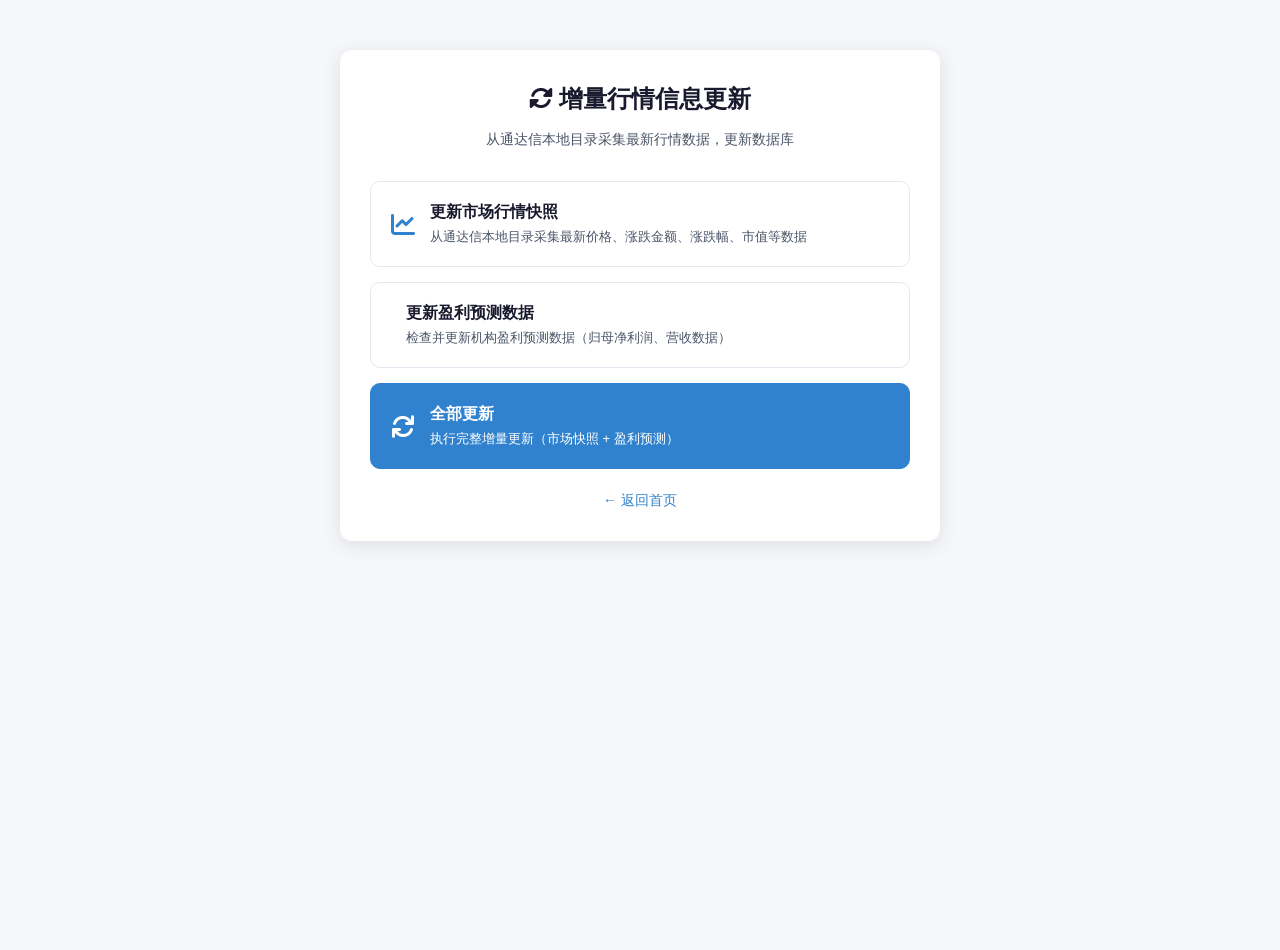
==== web/incremental_update.html @ 87d9a917 "初始化tdx-finance代码工程" ====
<!DOCTYPE html>
<html lang="zh-CN" data-theme="light">
<head>
    <meta charset="UTF-8">
    <meta name="viewport" content="width=device-width, initial-scale=1.0">
    <title>增量行情信息更新</title>
    <link rel="stylesheet" href="css/style.css">
    <link rel="stylesheet" href="https://cdnjs.cloudflare.com/ajax/libs/font-awesome/6.0.0/css/all.min.css">
    <style>
        .update-container {
            max-width: 600px;
            margin: 50px auto;
            padding: 30px;
            background: var(--bg-card);
            border-radius: 12px;
            box-shadow: 0 4px 20px rgba(0, 0, 0, 0.1);
        }
        
        .update-header {
            text-align: center;
            margin-bottom: 30px;
        }
        
        .update-header h1 {
            color: var(--text-primary);
            font-size: 24px;
            margin-bottom: 10px;
        }
        
        .update-header p {
            color: var(--text-secondary);
            font-size: 14px;
        }
        
        .update-btn {
            width: 100%;
            padding: 20px;
            margin-bottom: 15px;
            background: var(--bg-card);
            border: 1px solid var(--border-color);
            border-radius: 10px;
            cursor: pointer;
            transition: all 0.3s ease;
            text-align: left;
            display: flex;
            align-items: center;
        }
        
        .update-btn:hover:not(:disabled) {
            background: var(--bg-hover);
            border-color: var(--accent-primary);
            transform: translateX(5px);
        }
        
        .update-btn:disabled {
            opacity: 0.5;
            cursor: not-allowed;
        }
        
        .update-btn i {
            font-size: 24px;
            color: var(--accent-primary);
            margin-right: 15px;
            flex-shrink: 0;
        }
        
        .update-btn-content {
            flex: 1;
            display: flex;
            flex-direction: column;
        }
        
        .update-btn-title {
            color: var(--text-primary);
            font-weight: 600;
            font-size: 16px;
            margin-bottom: 5px;
        }
        
        .update-btn-desc {
            color: var(--text-secondary);
            font-size: 13px;
        }
        
        .update-btn.primary {
            background: var(--accent-primary);
            border-color: var(--accent-primary);
        }
        
        .update-btn.primary i,
        .update-btn.primary .update-btn-title,
        .update-btn.primary .update-btn-desc {
            color: white;
        }
        
        .status-container {
            margin-top: 20px;
            padding: 20px;
            border-radius: 8px;
            display: none;
        }
        
        .status-container.success {
            background: #d4edda;
            color: #155724;
            display: block;
            border: 1px solid #c3e6cb;
        }
        
        .status-container.error {
            background: #f8d7da;
            color: #721c24;
            display: block;
            border: 1px solid #f5c6cb;
        }
        
        .status-container.processing {
            background: #fff3cd;
            color: #856404;
            display: block;
            border: 1px solid #ffeeba;
        }
        
        .status-header {
            display: flex;
            align-items: center;
            margin-bottom: 15px;
        }
        
        .status-header i {
            margin-right: 10px;
            font-size: 20px;
        }
        
        .status-header h3 {
            margin: 0;
            font-size: 16px;
        }
        
        .status-message {
            margin-bottom: 10px;
            font-size: 14px;
            line-height: 1.5;
        }
        
        .progress-bar {
            width: 100%;
            height: 8px;
            background: #e9ecef;
            border-radius: 4px;
            overflow: hidden;
            margin-bottom: 15px;
        }
        
        .progress-fill {
            height: 100%;
            background: var(--accent-primary);
            width: 0%;
            transition: width 0.3s ease;
            border-radius: 4px;
        }
        
        .progress-text {
            text-align: right;
            font-size: 12px;
            margin-bottom: 10px;
        }
        
        .stats-grid {
            display: grid;
            grid-template-columns: repeat(3, 1fr);
            gap: 10px;
            margin-top: 15px;
        }
        
        .stat-item {
            text-align: center;
            padding: 10px;
            background: rgba(255, 255, 255, 0.5);
            border-radius: 6px;
        }
        
        .stat-value {
            font-size: 20px;
            font-weight: bold;
        }
        
        .stat-label {
            font-size: 12px;
            color: #666;
        }
        
        .stat-success { color: #28a745; }
        .stat-failed { color: #dc3545; }
        .stat-total { color: #6c757d; }
        
        .status-spinner {
            animation: spin 1s linear infinite;
        }
        
        @keyframes spin {
            from { transform: rotate(0deg); }
            to { transform: rotate(360deg); }
        }
        
        .back-link {
            display: block;
            text-align: center;
            margin-top: 20px;
            color: var(--accent-primary);
            text-decoration: none;
            font-size: 14px;
        }
        
        .back-link:hover {
            text-decoration: underline;
        }
    </style>
</head>
<body>
    <div class="update-container">
        <div class="update-header">
            <h1><i class="fas fa-sync-alt"></i> 增量行情信息更新</h1>
            <p>从通达信本地目录采集最新行情数据，更新数据库</p>
        </div>
        
        <button class="update-btn" onclick="updateMarketSnapshot()" id="btnSnapshot">
            <i class="fas fa-chart-line"></i>
            <div class="update-btn-content">
                <span class="update-btn-title">更新市场行情快照</span>
                <span class="update-btn-desc">从通达信本地目录采集最新价格、涨跌金额、涨跌幅、市值等数据</span>
            </div>
        </button>
        
        <button class="update-btn" onclick="updateProfitForecast()" id="btnForecast">
            <i class="fas fa-trending-up"></i>
            <div class="update-btn-content">
                <span class="update-btn-title">更新盈利预测数据</span>
                <span class="update-btn-desc">检查并更新机构盈利预测数据（归母净利润、营收数据）</span>
            </div>
        </button>
        
        <button class="update-btn primary" onclick="updateAllData()" id="btnAll">
            <i class="fas fa-refresh"></i>
            <div class="update-btn-content">
                <span class="update-btn-title">全部更新</span>
                <span class="update-btn-desc">执行完整增量更新（市场快照 + 盈利预测）</span>
            </div>
        </button>
        
        <div id="statusContainer" class="status-container">
            <div class="status-header">
                <i id="statusIcon" class="fas fa-info-circle"></i>
                <h3 id="statusTitle">处理中</h3>
            </div>
            <div class="status-message" id="statusMessage">准备就绪</div>
            <div class="progress-bar">
                <div id="progressFill" class="progress-fill"></div>
            </div>
            <div class="progress-text" id="progressText">0%</div>
            <div class="stats-grid" id="statsGrid">
                <div class="stat-item">
                    <div class="stat-value stat-total" id="statTotal">-</div>
                    <div class="stat-label">总股票数</div>
                </div>
                <div class="stat-item">
                    <div class="stat-value stat-success" id="statSuccess">-</div>
                    <div class="stat-label">更新成功</div>
                </div>
                <div class="stat-item">
                    <div class="stat-value stat-failed" id="statFailed">-</div>
                    <div class="stat-label">更新失败</div>
                </div>
            </div>
        </div>
        
        <a href="/" class="back-link">← 返回首页</a>
    </div>

    <script>
        let eventSource = null;
        
        function disableButtons(disabled) {
            document.getElementById('btnSnapshot').disabled = disabled;
            document.getElementById('btnForecast').disabled = disabled;
            document.getElementById('btnAll').disabled = disabled;
        }
        
        function parseStats(message) {
            // 从消息中解析统计信息
            let total = '-';
            let success = '-';
            let failed = '-';
            
            // 匹配 "共 N 只股票" 格式（初始消息）
            const totalMatch = message.match(/共 (\d+) 只股票/);
            if (totalMatch) {
                total = parseInt(totalMatch[1]);
            }
            
            // 匹配 "已成功更新 N/M 只股票" 格式
            const successMatch = message.match(/已成功更新 (\d+)\/(\d+) 只股票/);
            if (successMatch) {
                success = parseInt(successMatch[1]);
                total = parseInt(successMatch[2]);
            }
            
            // 匹配 "成功 N 只" 格式（完成消息）
            const successOnlyMatch = message.match(/成功 (\d+) 只/);
            if (successOnlyMatch) {
                success = parseInt(successOnlyMatch[1]);
            }
            
            // 匹配 "失败 N 只" 格式
            const failedMatch = message.match(/失败 (\d+) 只/);
            if (failedMatch) {
                failed = parseInt(failedMatch[1]);
            }
            
            return {
                total: total,
                success: success,
                failed: failed
            };
        }
        
        function updateStats(stats) {
            document.getElementById('statTotal').textContent = stats.total;
            document.getElementById('statSuccess').textContent = stats.success;
            document.getElementById('statFailed').textContent = stats.failed;
        }
        
        function showStatus(type, title, message, progress = 0) {
            const container = document.getElementById('statusContainer');
            const icon = document.getElementById('statusIcon');
            const statusTitle = document.getElementById('statusTitle');
            const statusMsg = document.getElementById('statusMessage');
            const progressFill = document.getElementById('progressFill');
            const progressText = document.getElementById('progressText');
            
            container.className = `status-container ${type}`;
            
            if (type === 'processing') {
                icon.className = 'fas fa-spinner status-spinner';
            } else if (type === 'success') {
                icon.className = 'fas fa-check-circle';
            } else {
                icon.className = 'fas fa-exclamation-circle';
            }
            
            statusTitle.textContent = title;
            statusMsg.textContent = message;
            progressFill.style.width = `${progress}%`;
            progressText.textContent = `${progress.toFixed(1)}%`;
            
            // 解析并更新统计信息
            const stats = parseStats(message);
            updateStats(stats);
        }
        
        function startProgressListening() {
            // 关闭之前的连接
            if (eventSource) {
                eventSource.close();
            }
            
            // 建立SSE连接
            console.log('建立SSE连接...');
            eventSource = new EventSource('/api/update/progress');
            
            eventSource.onopen = function() {
                console.log('SSE连接已建立');
            };
            
            eventSource.onmessage = function(event) {
                try {
                    const data = JSON.parse(event.data);
                    console.log('收到进度消息:', data);
                    showStatus('processing', '更新中', data.message, data.progress);
                    
                    if (!data.running) {
                        eventSource.close();
                        eventSource = null;
                    }
                } catch (e) {
                    console.error('解析进度数据失败:', e);
                    console.log('原始消息:', event.data);
                }
            };
            
            eventSource.onerror = function(error) {
                console.error('进度连接出错:', error);
                eventSource.close();
                eventSource = null;
            };
        }
        
        async function updateMarketSnapshot() {
            disableButtons(true);
            showStatus('processing', '更新市场行情快照', '正在采集通达信本地行情数据...', 0);
            startProgressListening();
            
            try {
                const response = await fetch('/api/update/market_snapshot', {
                    method: 'POST'
                });
                const result = await response.json();
                
                if (result.success) {
                    showStatus('success', '更新完成', result.message, 100);
                    updateStats({
                        total: result.data.total,
                        success: result.data.success,
                        failed: result.data.failed
                    });
                } else {
                    showStatus('error', '更新失败', result.message);
                }
            } catch (error) {
                showStatus('error', '更新失败', `网络错误: ${error.message}`);
            } finally {
                disableButtons(false);
                if (eventSource) {
                    eventSource.close();
                    eventSource = null;
                }
            }
        }
        
        async function updateProfitForecast() {
            disableButtons(true);
            showStatus('processing', '更新盈利预测数据', '正在检查并更新机构盈利预测...', 0);
            startProgressListening();
            
            try {
                const response = await fetch('/api/update/profit_forecast', {
                    method: 'POST'
                });
                const result = await response.json();
                
                if (result.success) {
                    showStatus('success', '更新完成', result.message, 100);
                    updateStats({
                        total: result.data.total,
                        success: result.data.success,
                        failed: result.data.failed
                    });
                } else {
                    showStatus('error', '更新失败', result.message);
                }
            } catch (error) {
                showStatus('error', '更新失败', `网络错误: ${error.message}`);
            } finally {
                disableButtons(false);
                if (eventSource) {
                    eventSource.close();
                    eventSource = null;
                }
            }
        }
        
        async function updateAllData() {
            disableButtons(true);
            showStatus('processing', '执行完整增量更新', '正在更新市场行情快照...', 0);
            startProgressListening();
            
            try {
                const response = await fetch('/api/update/all', {
                    method: 'POST'
                });
                const result = await response.json();
                
                if (result.success) {
                    const msg = `市场快照：成功 ${result.data.market_snapshot.success} 只，失败 ${result.data.market_snapshot.failed} 只；盈利预测：成功 ${result.data.profit_forecast.success} 只，失败 ${result.data.profit_forecast.failed} 只`;
                    showStatus('success', '全部更新完成', msg, 100);
                    updateStats({
                        total: result.data.market_snapshot.total,
                        success: result.data.market_snapshot.success + result.data.profit_forecast.success,
                        failed: result.data.market_snapshot.failed + result.data.profit_forecast.failed
                    });
                } else {
                    showStatus('error', '更新失败', result.message);
                }
            } catch (error) {
                showStatus('error', '更新失败', `网络错误: ${error.message}`);
            } finally {
                disableButtons(false);
                if (eventSource) {
                    eventSource.close();
                    eventSource = null;
                }
            }
        }
        
        // 页面加载时检查是否正在更新
        document.addEventListener('DOMContentLoaded', async function() {
            try {
                const response = await fetch('/api/update/status');
                const result = await response.json();
                
                if (result.data && result.data.running) {
                    disableButtons(true);
                    showStatus('processing', '更新中', result.data.message, result.data.progress);
                    startProgressListening();
                }
            } catch (e) {
                console.log('无法获取更新状态');
            }
        });
    </script>
</body>
</html>
---- web/css/style.css ----
/* ============================================
   股票财务分析系统 - 样式表
   支持浅色/深色主题切换
   ============================================ */

/* CSS变量定义 */
:root {
    /* 浅色主题（默认） */
    --bg-primary: #ffffff;
    --bg-secondary: #f5f7fa;
    --bg-tertiary: #eef2f7;
    --bg-card: #ffffff;
    --bg-hover: #f0f4f8;
    
    --text-primary: #1a1a2e;
    --text-secondary: #4a5568;
    --text-tertiary: #718096;
    --text-muted: #a0aec0;
    
    --border-color: #e2e8f0;
    --border-light: #edf2f7;
    
    --accent-primary: #3182ce;
    --accent-secondary: #63b3ed;
    --accent-hover: #2c5282;
    
    --success-color: #ef4444;    /* 红色 - 上涨/增长 */
    --danger-color: #22c55e;    /* 绿色 - 下跌/负增长 */
    --warning-color: #ed8936;
    
    --shadow-sm: 0 1px 3px rgba(0, 0, 0, 0.1);
    --shadow-md: 0 4px 6px rgba(0, 0, 0, 0.1);
    --shadow-lg: 0 10px 15px rgba(0, 0, 0, 0.1);
    
    --radius-sm: 6px;
    --radius-md: 10px;
    --radius-lg: 16px;
    
    --transition: all 0.3s ease;
}

/* 深色主题 */
[data-theme="dark"] {
    --bg-primary: #0f172a;
    --bg-secondary: #1e293b;
    --bg-tertiary: #334155;
    --bg-card: #1e293b;
    --bg-hover: #2d3748;
    
    --text-primary: #f1f5f9;
    --text-secondary: #cbd5e1;
    --text-tertiary: #94a3b8;
    --text-muted: #64748b;
    
    --border-color: #334155;
    --border-light: #475569;
    
    --accent-primary: #60a5fa;
    --accent-secondary: #3b82f6;
    --accent-hover: #93c5fd;
    
    --success-color: #f87171;    /* 红色 - 上涨/增长 */
    --danger-color: #4ade80;    /* 绿色 - 下跌/负增长 */
    --warning-color: #fb923c;
    
    --shadow-sm: 0 1px 3px rgba(0, 0, 0, 0.3);
    --shadow-md: 0 4px 6px rgba(0, 0, 0, 0.4);
    --shadow-lg: 0 10px 15px rgba(0, 0, 0, 0.5);
}

/* 金色主题 - 高端大气 */
[data-theme="gold"] {
    --bg-primary: #1a1510;
    --bg-secondary: #2d2418;
    --bg-tertiary: #3d3020;
    --bg-card: #231d14;
    --bg-hover: #3d3020;
    
    --text-primary: #f5e6d3;
    --text-secondary: #d4c4a8;
    --text-tertiary: #a69076;
    --text-muted: #7a6650;
    
    --border-color: #5c4a33;
    --border-light: #4a3828;
    
    --accent-primary: #d4af37;
    --accent-secondary: #f0d76e;
    --accent-hover: #ffd700;
    
    --success-color: #ff6b6b;    /* 红色 - 上涨/增长 */
    --danger-color: #4ade80;    /* 绿色 - 下跌/负增长 */
    --warning-color: #d4af37;
    
    --shadow-sm: 0 1px 3px rgba(0, 0, 0, 0.3);
    --shadow-md: 0 4px 6px rgba(0, 0, 0, 0.4);
    --shadow-lg: 0 10px 15px rgba(0, 0, 0, 0.5);
}

/* 基础样式重置 */
* {
    margin: 0;
    padding: 0;
    box-sizing: border-box;
}

body {
    font-family: -apple-system, BlinkMacSystemFont, 'Segoe UI', 'PingFang SC', 'Hiragino Sans GB', 'Microsoft YaHei', sans-serif;
    background-color: var(--bg-secondary);
    color: var(--text-primary);
    line-height: 1.6;
    transition: var(--transition);
    min-height: 100vh;
}

/* ============================================
   顶部导航栏
   ============================================ */
.header {
    position: fixed;
    top: 0;
    left: 0;
    right: 0;
    height: 64px;
    background-color: var(--bg-card);
    border-bottom: 1px solid var(--border-color);
    display: flex;
    align-items: center;
    justify-content: space-between;
    padding: 0 24px;
    z-index: 1000;
    box-shadow: var(--shadow-sm);
    transition: var(--transition);
}

.header-left .logo {
    display: flex;
    align-items: center;
    gap: 10px;
    text-decoration: none;
    color: var(--accent-primary);
    font-size: 1.25rem;
    font-weight: 600;
}

.header-left .logo i {
    font-size: 1.5rem;
}

.header-center {
    flex: 1;
    max-width: 400px;
    margin: 0 24px;
}

.search-box {
    display: flex;
    align-items: center;
    background-color: var(--bg-tertiary);
    border-radius: var(--radius-md);
    padding: 4px;
    border: 1px solid var(--border-color);
    transition: var(--transition);
}

.search-box:focus-within {
    border-color: var(--accent-primary);
    box-shadow: 0 0 0 3px rgba(49, 130, 206, 0.1);
}

.search-box input {
    flex: 1;
    border: none;
    background: transparent;
    padding: 10px 16px;
    font-size: 0.95rem;
    color: var(--text-primary);
    outline: none;
}

.search-box input::placeholder {
    color: var(--text-muted);
}

/* 隐藏浏览器默认的清除按钮和搜索图标 */
.search-box input::-webkit-search-cancel-button,
.search-box input::-webkit-search-decoration,
.search-box input::-webkit-search-results-button,
.search-box input::-webkit-search-results-decoration {
    -webkit-appearance: none;
    display: none;
}

.search-box input::-moz-search-cancel-button,
.search-box input::-moz-search-decoration,
.search-box input::-moz-search-results-button {
    display: none;
}

.search-box input::-ms-clear,
.search-box input::-ms-reveal {
    display: none;
}

/* 确保输入框没有任何背景装饰 */
.search-box input {
    background-image: none !important;
    background-color: transparent !important;
    -webkit-appearance: none;
    -moz-appearance: none;
    appearance: none;
}

/* 移除所有可能的输入框装饰 */
.search-box input::-webkit-outer-spin-button,
.search-box input::-webkit-inner-spin-button {
    -webkit-appearance: none;
    margin: 0;
}

.search-box input[type=number] {
    -moz-appearance: textfield;
}

.search-box button {
    background-color: var(--accent-primary);
    color: white;
    border: none;
    padding: 10px 20px;
    border-radius: var(--radius-sm);
    cursor: pointer;
    transition: var(--transition);
}

.search-box button:hover {
    background-color: var(--accent-hover);
}

.header-right {
    display: flex;
    align-items: center;
    gap: 16px;
}

.theme-toggle {
    width: 40px;
    height: 40px;
    border-radius: 50%;
    border: 1px solid var(--border-color);
    background-color: var(--bg-tertiary);
    color: var(--text-secondary);
    cursor: pointer;
    display: flex;
    align-items: center;
    justify-content: center;
    transition: var(--transition);
}

.theme-toggle:hover {
    background-color: var(--bg-hover);
    color: var(--accent-primary);
    transform: rotate(15deg);
}

/* ============================================
   主内容区
   ============================================ */
.main-content {
    padding: 88px 24px 24px;
    max-width: 1400px;
    margin: 0 auto;
}

/* 股票信息卡片 */
.stock-info-card {
    background-color: var(--bg-card);
    border-radius: var(--radius-lg);
    padding: 10px 16px;
    margin-bottom: 12px;
    box-shadow: var(--shadow-md);
    border: 1px solid var(--border-color);
    transition: var(--transition);
}

.stock-header-main {
    display: flex;
    align-items: center;
    justify-content: center;
    gap: 24px;
}

.stock-title-section {
    display: flex;
    align-items: center;
    gap: 8px;
    flex: 1;
}

.stock-name {
    font-size: 1.1rem;
    font-weight: 600;
    color: var(--text-primary);
}

.stock-code {
    font-size: 0.85rem;
    color: var(--text-tertiary);
    font-family: 'SF Mono', monospace;
}

/* 行情数据 */
.stock-market-data {
    display: flex;
    align-items: center;
    gap: 12px;
}

.price-section {
    display: flex;
    align-items: baseline;
    gap: 6px;
}

.current-price {
    font-size: 2rem;
    font-weight: 700;
    color: var(--text-primary);
}

.price-change {
    font-size: 1.2rem;
    font-weight: 600;
}

.price-change-percent {
    font-size: 1.2rem;
    font-weight: 600;
}

.price-change.positive,
.price-change-percent.positive {
    color: var(--success-color);
}

.price-change.negative,
.price-change-percent.negative {
    color: var(--danger-color);
}

.market-stats {
    display: flex;
    align-items: center;
    gap: 4px;
    padding-left: 12px;
    border-left: 1px solid var(--border-light);
}

.stat-label {
    font-size: 0.75rem;
    color: var(--text-tertiary);
}

.stat-value {
    font-size: 0.9rem;
    font-weight: 600;
    color: var(--text-primary);
}

/* 公司概况 */
.company-profile {
    display: flex;
    flex-wrap: wrap;
    gap: 16px;
}

.profile-row {
    display: flex;
    align-items: center;
}

.profile-label {
    font-size: 0.8rem;
    color: var(--text-tertiary);
    flex-shrink: 0;
}

.profile-value {
    font-size: 0.8rem;
    color: var(--text-primary);
    flex: 1;
    max-width: 400px;
}

/* 关键指标概览 */
.metrics-overview {
    margin-bottom: 20px;
}

.metrics-grid {
    display: grid;
    grid-template-columns: repeat(auto-fit, minmax(200px, 1fr));
    gap: 12px;
}

.metric-card {
    background-color: var(--bg-card);
    border-radius: var(--radius-md);
    padding: 16px;
    box-shadow: var(--shadow-sm);
    border: 1px solid var(--border-color);
    transition: var(--transition);
}

.metric-card:hover {
    transform: translateY(-1px);
    box-shadow: var(--shadow-md);
}

.metric-label {
    font-size: 0.75rem;
    color: var(--text-tertiary);
    margin-bottom: 6px;
}

.metric-value {
    font-size: 1.375rem;
    font-weight: 600;
    color: var(--text-primary);
    margin-bottom: 6px;
}

.metric-change {
    font-size: 0.75rem;
    font-weight: 500;
}

.metric-change.positive {
    color: var(--success-color);
}

.metric-change.negative {
    color: var(--danger-color);
}

.metric-unit {
    font-size: 0.75rem;
    color: var(--text-muted);
}

/* ============================================
   图表区域
   ============================================ */
.charts-section {
    margin-bottom: 24px;
}

.chart-container {
    background-color: var(--bg-card);
    border-radius: var(--radius-lg);
    padding: 24px;
    box-shadow: var(--shadow-md);
    border: 1px solid var(--border-color);
}

.chart-header {
    display: flex;
    align-items: center;
    justify-content: space-between;
    margin-bottom: 20px;
    flex-wrap: wrap;
    gap: 16px;
}

.chart-header h3 {
    font-size: 1.125rem;
    font-weight: 600;
    color: var(--text-primary);
}

.chart-controls {
    display: flex;
    gap: 8px;
    flex-wrap: wrap;
}

.chart-btn {
    padding: 8px 16px;
    border: 1px solid var(--border-color);
    background-color: var(--bg-tertiary);
    color: var(--text-secondary);
    border-radius: var(--radius-sm);
    cursor: pointer;
    font-size: 0.875rem;
    transition: var(--transition);
}

.chart-btn:hover {
    background-color: var(--bg-hover);
    color: var(--text-primary);
}

.chart-btn.active {
    background-color: var(--accent-primary);
    color: white;
    border-color: var(--accent-primary);
}

.chart-wrapper {
    position: relative;
    height: 400px;
}

/* ============================================
   盈利预测区域
   ============================================ */
.forecast-section {
    background-color: var(--bg-card);
    border-radius: var(--radius-lg);
    padding: 20px;
    margin-bottom: 20px;
    box-shadow: var(--shadow-md);
    border: 1px solid var(--border-color);
}

.section-header {
    margin-bottom: 16px;
}

.section-header h3 {
    font-size: 1.125rem;
    font-weight: 600;
    color: var(--text-primary);
}

/* ============================================
   数据表格
   ============================================ */
.data-table-section {
    background-color: var(--bg-card);
    border-radius: var(--radius-lg);
    padding: 20px;
    margin-bottom: 20px;
    box-shadow: var(--shadow-md);
    border: 1px solid var(--border-color);
}

.table-header {
    display: flex;
    align-items: center;
    justify-content: space-between;
    margin-bottom: 20px;
    flex-wrap: wrap;
    gap: 16px;
}

.table-header h3 {
    font-size: 1.125rem;
    font-weight: 600;
    color: var(--text-primary);
}

.table-controls {
    display: flex;
    gap: 12px;
}

.export-btn {
    display: flex;
    align-items: center;
    gap: 8px;
    padding: 10px 20px;
    background-color: var(--accent-primary);
    color: white;
    border: none;
    border-radius: var(--radius-sm);
    cursor: pointer;
    font-size: 0.875rem;
    transition: var(--transition);
}

.export-btn:hover {
    background-color: var(--accent-hover);
}

.table-wrapper {
    overflow-x: auto;
    border-radius: var(--radius-md);
    border: 1px solid var(--border-color);
    max-height: 400px;
    overflow-y: auto;
}

.data-table {
    width: 100%;
    border-collapse: collapse;
    font-size: 0.85rem;
}

.data-table th,
.data-table td {
    padding: 8px 12px;
    text-align: right;
    border-bottom: 1px solid var(--border-light);
}

.data-table th {
    background-color: var(--bg-tertiary);
    color: var(--text-secondary);
    font-weight: 600;
    text-align: center;
    white-space: nowrap;
    position: sticky;
    top: 0;
    z-index: 1;
    box-shadow: 0 2px 2px -1px rgba(0, 0, 0, 0.1);
}

.data-table th:first-child,
.data-table td:first-child {
    text-align: left;
    font-weight: 500;
}

.data-table tbody tr {
    transition: var(--transition);
}

.data-table tbody tr:hover {
    background-color: var(--bg-hover);
}

.data-table tbody tr:last-child td {
    border-bottom: none;
}

.data-table .positive {
    color: var(--success-color);
}

.data-table .negative {
    color: var(--danger-color);
}

/* ============================================
   页脚
   ============================================ */
.footer {
    text-align: center;
    padding: 24px;
    color: var(--text-muted);
    font-size: 0.875rem;
    border-top: 1px solid var(--border-color);
    margin-top: 40px;
}

/* ============================================
   加载遮罩
   ============================================ */
.loading-overlay {
    position: fixed;
    top: 0;
    left: 0;
    right: 0;
    bottom: 0;
    background-color: rgba(0, 0, 0, 0.5);
    display: flex;
    align-items: center;
    justify-content: center;
    z-index: 9999;
    opacity: 0;
    visibility: hidden;
    transition: var(--transition);
}

.loading-overlay.active {
    opacity: 1;
    visibility: visible;
}

.loading-spinner {
    background-color: var(--bg-card);
    padding: 32px 48px;
    border-radius: var(--radius-lg);
    display: flex;
    flex-direction: column;
    align-items: center;
    gap: 16px;
    box-shadow: var(--shadow-lg);
}

.loading-spinner i {
    font-size: 2rem;
    color: var(--accent-primary);
}

.loading-spinner span {
    color: var(--text-secondary);
    font-size: 0.95rem;
}

/* ============================================
   响应式设计
   ============================================ */
@media (max-width: 1024px) {
    .metrics-grid {
        grid-template-columns: repeat(2, 1fr);
    }
    
    .chart-header {
        flex-direction: column;
        align-items: flex-start;
    }
    
    .chart-controls {
        width: 100%;
        overflow-x: auto;
        padding-bottom: 8px;
    }
}

@media (max-width: 768px) {
    .header {
        padding: 0 16px;
    }
    
    .header-center {
        margin: 0 12px;
    }
    
    .main-content {
        padding: 80px 16px 16px;
    }
    
    .metrics-grid {
        grid-template-columns: 1fr;
    }
    
    .stock-header {
        flex-direction: column;
        align-items: flex-start;
    }
    
    .chart-wrapper {
        height: 300px;
    }
    
    .data-table th,
    .data-table td {
        padding: 10px 12px;
        font-size: 0.85rem;
    }
}

@media (max-width: 480px) {
    .search-box {
        display: none;
    }
    
    .metric-value {
        font-size: 1.5rem;
    }
    
    .chart-btn {
        padding: 6px 12px;
        font-size: 0.8rem;
    }
}

/* ============================================
   动画效果
   ============================================ */
@keyframes fadeIn {
    from {
        opacity: 0;
        transform: translateY(10px);
    }
    to {
        opacity: 1;
        transform: translateY(0);
    }
}

.metric-card,
.chart-container,
.data-table-section {
    animation: fadeIn 0.4s ease-out;
}

/* 滚动条样式 */
::-webkit-scrollbar {
    width: 8px;
    height: 8px;
}

::-webkit-scrollbar-track {
    background: var(--bg-tertiary);
    border-radius: 4px;
}

::-webkit-scrollbar-thumb {
    background: var(--text-muted);
    border-radius: 4px;
}

::-webkit-scrollbar-thumb:hover {
    background: var(--text-tertiary);
}

/* ============================================
   自选股管理页面样式
   ============================================ */

.section-header {
    display: flex;
    align-items: center;
    justify-content: space-between;
    margin-bottom: 16px;
}

.section-header h2 {
    font-size: 1.1rem;
    font-weight: 600;
    color: var(--text-primary);
    display: flex;
    align-items: center;
    gap: 8px;
}

.section-header h2 i {
    color: var(--warning-color);
}

/* 池类型切换标签 */
.pool-tabs {
    display: flex;
    gap: 8px;
    margin-bottom: 16px;
    border-bottom: 1px solid var(--border-light);
    padding-bottom: 12px;
}

.pool-tab {
    padding: 8px 16px;
    border: 1px solid var(--border-color);
    border-radius: 20px;
    background: var(--bg-tertiary);
    color: var(--text-secondary);
    cursor: pointer;
    transition: var(--transition);
    font-size: 0.85rem;
    display: flex;
    align-items: center;
    gap: 6px;
}

.pool-tab:hover {
    border-color: var(--primary-color);
    color: var(--primary-color);
}

.pool-tab.active {
    background: var(--primary-color);
    border-color: var(--primary-color);
    color: white;
}

.pool-tab .fa-fire {
    color: #ff6b6b;
}

.pool-tab .fa-eye {
    color: #4dabf7;
}

.pool-tab.active .fa-fire,
.pool-tab.active .fa-eye {
    color: white;
}

/* 自选股列表 */
.stock-list-container {
    min-height: 200px;
}

.stock-list {
    display: flex;
    flex-direction: column;
    gap: 8px;
}

.stock-item {
    display: flex;
    align-items: center;
    justify-content: space-between;
    padding: 12px 16px;
    background: var(--bg-tertiary);
    border-radius: var(--radius-md);
    transition: var(--transition);
}

.stock-item:hover {
    background: var(--hover-bg);
}

.stock-info {
    cursor: pointer;
    flex: 1;
}

.stock-name-row {
    display: flex;
    align-items: center;
    gap: 8px;
    margin-bottom: 4px;
}

.stock-item .stock-name {
    font-size: 1rem;
    font-weight: 600;
    color: var(--text-primary);
}

.pool-badge {
    padding: 2px 8px;
    border-radius: 10px;
    font-size: 0.7rem;
    font-weight: 500;
}

.pool-badge.core {
    background: rgba(255, 107, 107, 0.15);
    color: #ff6b6b;
}

.pool-badge.watch {
    background: rgba(77, 171, 247, 0.15);
    color: #4dabf7;
}

.stock-item .stock-code {
    font-size: 0.85rem;
    color: var(--text-tertiary);
    font-family: 'SF Mono', monospace;
}

.stock-actions {
    display: flex;
    gap: 8px;
}

.action-btn {
    width: 32px;
    height: 32px;
    border: none;
    border-radius: 50%;
    background: var(--bg-card);
    color: var(--text-secondary);
    cursor: pointer;
    transition: var(--transition);
    display: flex;
    align-items: center;
    justify-content: center;
}

.action-btn:hover {
    background: var(--primary-color);
    color: white;
}

.action-btn.in-stock {
    background: var(--accent-primary);
    color: white;
}

.action-btn.in-stock:hover {
    background: var(--danger-color);
}

.action-btn.danger:hover {
    background: var(--danger-color);
}

.action-btn i {
    font-size: 0.85rem;
}

/* 加载、空白、错误状态 */
.loading,
.empty-state,
.error-state {
    text-align: center;
    padding: 40px 20px;
    color: var(--text-tertiary);
}

.empty-state::before {
    content: '\f005';
    font-family: 'Font Awesome 6 Free';
    font-size: 3rem;
    display: block;
    margin-bottom: 16px;
    opacity: 0.3;
}

.error-state {
    color: var(--danger-color);
}

/* 弹窗样式 */
.modal {
    display: none;
    position: fixed;
    top: 0;
    left: 0;
    width: 100%;
    height: 100%;
    background: rgba(0, 0, 0, 0.5);
    z-index: 1000;
    justify-content: center;
    align-items: center;
}

.modal-content {
    background: var(--bg-card);
    border-radius: var(--radius-lg);
    width: 90%;
    max-width: 400px;
    max-height: 80vh;
    overflow-y: auto;
    box-shadow: var(--shadow-lg);
    display: flex;
    flex-direction: column;
}

.modal-header {
    display: flex;
    align-items: center;
    justify-content: space-between;
    padding: 16px 20px;
    border-bottom: 1px solid var(--border-light);
}

.modal-header h3 {
    font-size: 1rem;
    font-weight: 600;
    color: var(--text-primary);
}

.modal-close {
    width: 32px;
    height: 32px;
    border: none;
    border-radius: 50%;
    background: transparent;
    color: var(--text-tertiary);
    cursor: pointer;
    font-size: 1.5rem;
    line-height: 1;
    transition: var(--transition);
}

.modal-close:hover {
    background: var(--bg-tertiary);
    color: var(--text-primary);
}

.modal-body {
    padding: 20px;
    flex: 1;
    overflow-y: auto;
}

.modal-footer {
    display: flex;
    justify-content: flex-end;
    gap: 12px;
    flex-shrink: 0;
    padding: 16px 20px;
    border-top: 1px solid var(--border-light);
}

/* 表单样式 */
.form-group {
    margin-bottom: 16px;
}

.form-group:last-child {
    margin-bottom: 0;
}

.form-group label {
    display: block;
    font-size: 0.85rem;
    color: var(--text-secondary);
    margin-bottom: 8px;
}

.form-group input[type="text"],
.form-group textarea {
    width: 100%;
    padding: 10px 12px;
    border: 1px solid var(--border-color);
    border-radius: var(--radius-md);
    background: var(--bg-tertiary);
    color: var(--text-primary);
    font-size: 0.9rem;
}

.form-group input[readonly] {
    background: var(--bg-secondary);
    cursor: not-allowed;
}

/* 单选框样式 */
.pool-select {
    display: flex;
    gap: 16px;
}

.radio-label {
    display: flex;
    align-items: center;
    gap: 8px;
    cursor: pointer;
    padding: 8px 16px;
    border: 1px solid var(--border-color);
    border-radius: var(--radius-md);
    transition: var(--transition);
}

.radio-label:hover {
    border-color: var(--primary-color);
}

.radio-label input[type="radio"] {
    display: none;
}

.radio-custom {
    width: 18px;
    height: 18px;
    border: 2px solid var(--border-color);
    border-radius: 50%;
    position: relative;
    transition: var(--transition);
}

.radio-label input[type="radio"]:checked + .radio-custom {
    border-color: var(--primary-color);
}

.radio-label input[type="radio"]:checked + .radio-custom::after {
    content: '';
    position: absolute;
    top: 3px;
    left: 3px;
    width: 8px;
    height: 8px;
    background: var(--primary-color);
    border-radius: 50%;
}

.radio-label .fa-fire {
    color: #ff6b6b;
}

.radio-label .fa-eye {
    color: #4dabf7;
}

/* 按钮样式 */
.btn {
    padding: 10px 20px;
    border: none;
    border-radius: var(--radius-md);
    cursor: pointer;
    font-size: 0.9rem;
    font-weight: 500;
    transition: var(--transition);
}

.btn-primary {
    background: var(--accent-primary);
    color: white;
}

.btn-primary:hover {
    opacity: 0.9;
}

.btn-secondary {
    background: #e9ecef !important;
    color: #495057 !important;
}

.btn-secondary:hover {
    background: #dee2e6 !important;
}

.modal-footer .btn {
    display: inline-flex !important;
    align-items: center;
    justify-content: center;
    min-width: 80px;
    padding: 10px 24px !important;
}

.modal-footer .btn-primary {
    background: #007bff !important;
    color: white !important;
}

.btn-secondary:hover {
    background: var(--hover-bg);
}

/* ============================================
   财务指标筛选页面样式
   ============================================ */

.filter-section {
    margin-bottom: 12px;
}

.filter-row {
    display: flex;
    flex-wrap: wrap;
    align-items: flex-end;
    gap: 10px;
    padding: 8px 0;
    border-bottom: 1px solid var(--border-light);
}

.filter-item {
    display: flex;
    flex-direction: column;
    gap: 2px;
    min-width: 130px;
    width: 130px;
}

.filter-item label {
    font-size: 0.7rem;
    color: var(--text-secondary);
    font-weight: 500;
    line-height: 1.2;
}

.filter-item-single {
    min-width: 160px;
    width: 160px;
}

.filter-item-single select {
    padding: 5px 10px;
    border: 1px solid var(--border-color);
    border-radius: var(--radius-md);
    background: var(--bg-tertiary);
    color: var(--text-primary);
    font-size: 0.75rem;
    cursor: pointer;
    min-width: 100%;
}

.range-input {
    display: flex;
    align-items: center;
    gap: 4px;
}

.range-input input {
    width: 55px;
    padding: 4px 6px;
    border: 1px solid var(--border-color);
    border-radius: var(--radius-sm);
    background: var(--bg-tertiary);
    color: var(--text-primary);
    font-size: 0.7rem;
    text-align: center;
}

.range-separator {
    color: var(--text-tertiary);
    font-weight: 500;
    font-size: 0.7rem;
}

.filter-actions {
    display: flex;
    justify-content: flex-end;
    gap: 8px;
    padding: 8px 0 4px;
    border-top: 1px solid var(--border-light);
}

.filter-actions .btn {
    display: flex;
    align-items: center;
    gap: 6px;
}

.result-stats {
    display: flex;
    justify-content: space-between;
    align-items: center;
    padding: 10px 16px;
    background: var(--bg-tertiary);
    border-radius: var(--radius-md);
    margin-bottom: 12px;
    font-size: 0.9rem;
    color: var(--text-secondary);
}

.result-stats strong {
    color: var(--text-primary);
    font-weight: 600;
}

/* 数据表格 */
.table-container {
    overflow-x: auto;
    overflow-y: auto;
    max-height: 600px;
    border-radius: var(--radius-md);
    border: 1px solid var(--border-color);
}

.data-table {
    width: 100%;
    border-collapse: collapse;
    min-width: 1000px;
}

.data-table thead th {
    background: var(--bg-tertiary);
    padding: 12px 16px;
    text-align: left;
    font-size: 0.85rem;
    font-weight: 600;
    color: var(--text-secondary);
    border-bottom: 2px solid var(--border-color);
    cursor: pointer;
    white-space: nowrap;
    position: sticky;
    top: 0;
    z-index: 10;
}

.data-table thead th:hover {
    background: var(--hover-bg);
}

.data-table thead th i {
    margin-left: 4px;
    font-size: 0.75rem;
    opacity: 0.5;
}

.data-table tbody td {
    padding: 12px 16px;
    border-bottom: 1px solid var(--border-light);
    font-size: 0.85rem;
    white-space: nowrap;
}

.data-table tbody tr:hover {
    background: var(--hover-bg);
}

.data-table tbody td a {
    color: var(--primary-color);
    text-decoration: none;
}

.data-table tbody td a:hover {
    text-decoration: underline;
}

.data-table .positive {
    color: var(--success-color);
}

.data-table .negative {
    color: var(--danger-color);
}

.data-table .loading,
.data-table .empty-state,
.data-table .error-state {
    text-align: center;
    padding: 40px 20px;
}

.data-table .empty-state::before {
    content: '\f00d';
    font-family: 'Font Awesome 6 Free';
    font-size: 2rem;
    display: block;
    margin-bottom: 8px;
    opacity: 0.3;
}

/* 分页 */
.pagination {
    display: flex;
    justify-content: center;
    align-items: center;
    gap: 8px;
    margin-top: 16px;
}

.pagination-btn {
    width: 36px;
    height: 36px;
    border: 1px solid var(--border-color);
    border-radius: var(--radius-md);
    background: var(--bg-tertiary);
    color: var(--text-secondary);
    cursor: pointer;
    display: flex;
    align-items: center;
    justify-content: center;
    transition: var(--transition);
}

.pagination-btn:hover:not(:disabled) {
    background: var(--primary-color);
    color: white;
    border-color: var(--primary-color);
}

.pagination-btn:disabled {
    opacity: 0.4;
    cursor: not-allowed;
}

.pagination-numbers {
    display: flex;
    gap: 4px;
}

.pagination-number {
    min-width: 36px;
    height: 36px;
    border: 1px solid var(--border-color);
    border-radius: var(--radius-md);
    background: var(--bg-tertiary);
    color: var(--text-secondary);
    cursor: pointer;
    font-size: 0.85rem;
    transition: var(--transition);
}

.pagination-number:hover {
    border-color: var(--primary-color);
    color: var(--primary-color);
}

.pagination-number.active {
    background: var(--primary-color);
    border-color: var(--primary-color);
    color: white;
}

.pagination-ellipsis {
    display: flex;
    align-items: center;
    padding: 0 8px;
    color: var(--text-tertiary);
}

/* Toast提示样式 */
.toast {
    position: fixed;
    top: 20px;
    left: 50%;
    transform: translateX(-50%);
    display: flex;
    align-items: center;
    gap: 10px;
    padding: 12px 20px;
    background: rgba(0, 0, 0, 0.8);
    color: white;
    border-radius: 8px;
    z-index: 9999;
    animation: fadeInUp 0.3s ease;
    box-shadow: 0 4px 20px rgba(0, 0, 0, 0.3);
}

.toast.success {
    background: rgba(46, 125, 50, 0.9);
}

.toast.error {
    background: rgba(198, 40, 40, 0.9);
}

.toast.info {
    background: rgba(26, 115, 232, 0.9);
}

.toast-icon {
    font-size: 1.2rem;
}

.toast-message {
    font-size: 0.9rem;
}

@keyframes fadeInUp {
    from {
        opacity: 0;
        transform: translateX(-50%) translateY(-20px);
    }
    to {
        opacity: 1;
        transform: translateX(-50%) translateY(0);
    }
}

/* 导航按钮 */
.nav-btn {
    width: 36px;
    height: 36px;
    border: none;
    border-radius: 50%;
    background: var(--bg-tertiary);
    color: var(--text-secondary);
    cursor: pointer;
    transition: var(--transition);
    display: flex;
    align-items: center;
    justify-content: center;
    text-decoration: none;
}

.nav-btn:hover {
    background: var(--primary-color);
    color: white;
}
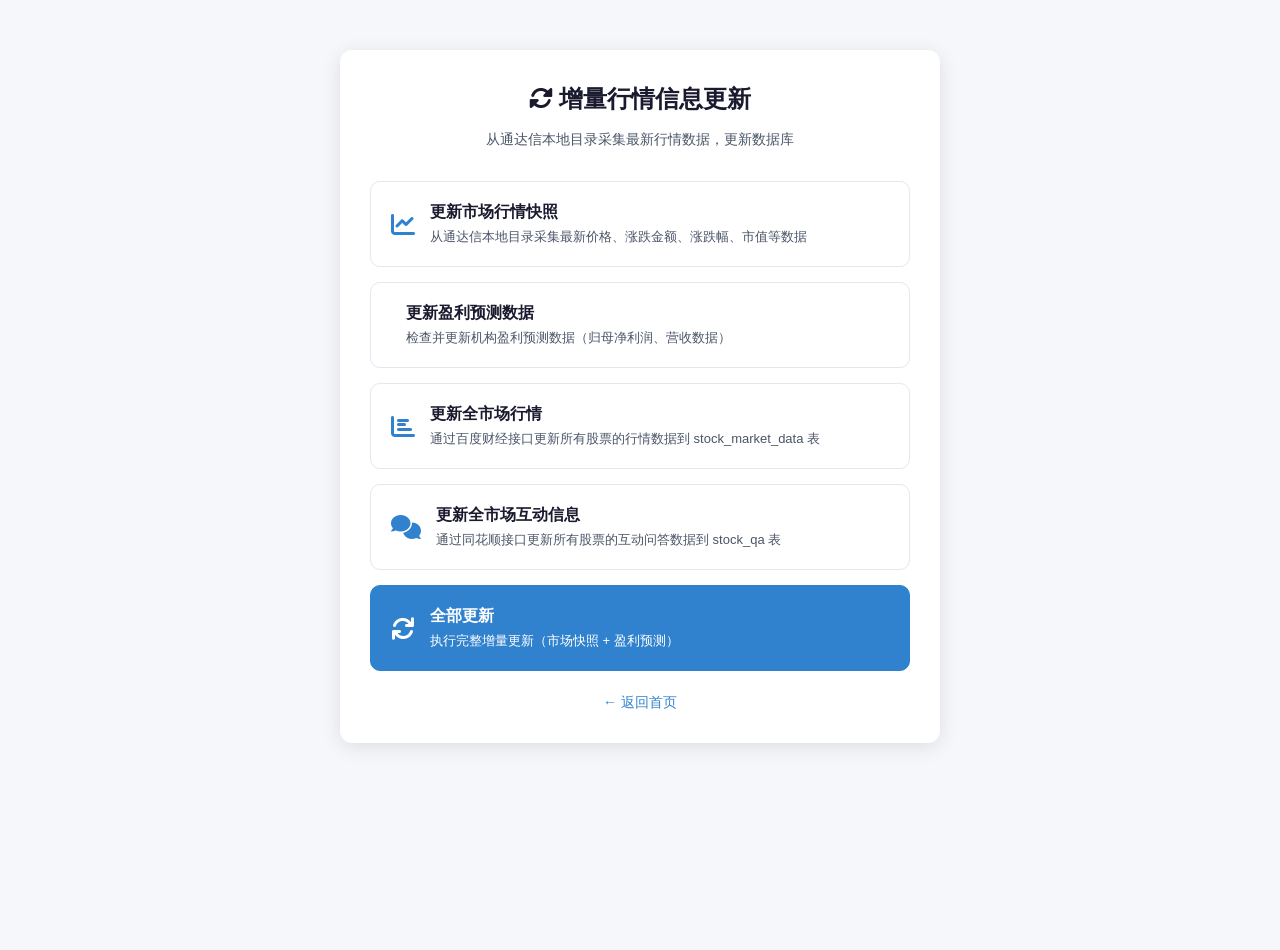
==== commit 50faed5f: "增加全市场增量行情与问答更新" ====
--- a/web/incremental_update.html
+++ b/web/incremental_update.html
@@ -240,6 +240,22 @@
             </div>
         </button>
         
+        <button class="update-btn" onclick="updateAllMarketData()" id="btnMarket">
+            <i class="fas fa-chart-bar"></i>
+            <div class="update-btn-content">
+                <span class="update-btn-title">更新全市场行情</span>
+                <span class="update-btn-desc">通过百度财经接口更新所有股票的行情数据到 stock_market_data 表</span>
+            </div>
+        </button>
+        
+        <button class="update-btn" onclick="updateAllQAData()" id="btnQA">
+            <i class="fas fa-comments"></i>
+            <div class="update-btn-content">
+                <span class="update-btn-title">更新全市场互动信息</span>
+                <span class="update-btn-desc">通过同花顺接口更新所有股票的互动问答数据到 stock_qa 表</span>
+            </div>
+        </button>
+        
         <button class="update-btn primary" onclick="updateAllData()" id="btnAll">
             <i class="fas fa-refresh"></i>
             <div class="update-btn-content">
@@ -283,6 +299,8 @@
         function disableButtons(disabled) {
             document.getElementById('btnSnapshot').disabled = disabled;
             document.getElementById('btnForecast').disabled = disabled;
+            document.getElementById('btnMarket').disabled = disabled;
+            document.getElementById('btnQA').disabled = disabled;
             document.getElementById('btnAll').disabled = disabled;
         }
         
@@ -492,6 +510,70 @@
             }
         }
         
+        async function updateAllMarketData() {
+            disableButtons(true);
+            showStatus('processing', '更新全市场行情', '正在通过百度财经接口更新行情数据...', 0);
+            startProgressListening();
+            
+            try {
+                const response = await fetch('/api/update/all_market_data', {
+                    method: 'POST'
+                });
+                const result = await response.json();
+                
+                if (result.success) {
+                    showStatus('success', '更新完成', result.message, 100);
+                    updateStats({
+                        total: result.data.total,
+                        success: result.data.success,
+                        failed: result.data.failed
+                    });
+                } else {
+                    showStatus('error', '更新失败', result.message);
+                }
+            } catch (error) {
+                showStatus('error', '更新失败', `网络错误: ${error.message}`);
+            } finally {
+                disableButtons(false);
+                if (eventSource) {
+                    eventSource.close();
+                    eventSource = null;
+                }
+            }
+        }
+        
+        async function updateAllQAData() {
+            disableButtons(true);
+            showStatus('processing', '更新全市场互动信息', '正在通过百度财经接口更新互动问答数据...', 0);
+            startProgressListening();
+            
+            try {
+                const response = await fetch('/api/update/all_qa_data', {
+                    method: 'POST'
+                });
+                const result = await response.json();
+                
+                if (result.success) {
+                    showStatus('success', '更新完成', result.message, 100);
+                    updateStats({
+                        total: result.data.total,
+                        success: result.data.success,
+                        failed: result.data.failed
+                    });
+                } else {
+                    showStatus('error', '更新失败', result.message);
+                }
+            } catch (error) {
+                showStatus('error', '更新失败', `网络错误: ${error.message}`);
+            } finally {
+                disableButtons(false);
+                if (eventSource) {
+                    eventSource.close();
+                    eventSource = null;
+                }
+            }
+        }
+        
         // 页面加载时检查是否正在更新
         document.addEventListener('DOMContentLoaded', async function() {
             try {
--- a/web/css/style.css
+++ b/web/css/style.css
@@ -24,6 +24,9 @@
     --accent-secondary: #63b3ed;
     --accent-hover: #2c5282;
     
+    --primary-color: #3b82f6;
+    --primary-dark: #2563eb;
+    
     --success-color: #ef4444;    /* 红色 - 上涨/增长 */
     --danger-color: #22c55e;    /* 绿色 - 下跌/负增长 */
     --warning-color: #ed8936;
@@ -59,6 +62,9 @@
     --accent-secondary: #3b82f6;
     --accent-hover: #93c5fd;
     
+    --primary-color: #3b82f6;
+    --primary-dark: #2563eb;
+    
     --success-color: #f87171;    /* 红色 - 上涨/增长 */
     --danger-color: #4ade80;    /* 绿色 - 下跌/负增长 */
     --warning-color: #fb923c;
@@ -87,6 +93,9 @@
     --accent-primary: #d4af37;
     --accent-secondary: #f0d76e;
     --accent-hover: #ffd700;
+    
+    --primary-color: #d4af37;
+    --primary-dark: #b8960c;
     
     --success-color: #ff6b6b;    /* 红色 - 上涨/增长 */
     --danger-color: #4ade80;    /* 绿色 - 下跌/负增长 */
@@ -211,6 +220,61 @@
     appearance: none;
 }
 
+/* 彻底移除所有浏览器默认的输入框装饰 */
+.search-box input::-webkit-search-cancel-button,
+.search-box input::-webkit-search-decoration,
+.search-box input::-webkit-search-results-button,
+.search-box input::-webkit-search-results-decoration,
+.search-box input::-webkit-textfield-decoration-container {
+    -webkit-appearance: none;
+    display: none;
+    width: 0;
+    height: 0;
+    margin: 0;
+    padding: 0;
+}
+
+.search-box input::-moz-search-cancel-button,
+.search-box input::-moz-search-decoration,
+.search-box input::-moz-search-results-button,
+.search-box input::-moz-search-results-decoration {
+    display: none;
+    width: 0;
+    height: 0;
+    margin: 0;
+    padding: 0;
+}
+
+/* 确保输入框内部没有额外的元素 */
+.search-box input {
+    padding-right: 16px !important;
+}
+
+/* 移除外部插件或扩展添加的干扰元素 */
+.Pfosts,
+.tosan,
+.Pfosts.tosan,
+div.Pfosts,
+div.tosan,
+div.Pfosts.tosan,
+.search-box .Pfosts,
+.search-box .tosan,
+.search-box > div:not(:first-child):not(:last-child),
+.search-box > div[class*="Pfosts"],
+.search-box > div[class*="tosan"],
+.header-center .Pfosts,
+.header-center .tosan,
+.header-center > div > div:not(:first-child):not(:last-child) {
+    display: none !important;
+    visibility: hidden !important;
+    width: 0 !important;
+    height: 0 !important;
+    opacity: 0 !important;
+    position: absolute !important;
+    pointer-events: none !important;
+    z-index: -9999 !important;
+}
+
 /* 移除所有可能的输入框装饰 */
 .search-box input::-webkit-outer-spin-button,
 .search-box input::-webkit-inner-spin-button {
@@ -292,48 +356,108 @@
 .stock-title-section {
     display: flex;
     align-items: center;
+    gap: 12px;
+    min-width: 120px;
+}
+
+.stock-name {
+    font-size: 1.4rem;
+    font-weight: 700;
+    color: var(--text-primary);
+}
+
+.stock-code {
+    font-size: 1.1rem;
+    color: var(--text-tertiary);
+    font-family: 'SF Mono', monospace;
+}
+
+/* 行情数据 */
+.stock-market-data {
+    display: flex;
+    flex-direction: column;
+    gap: 10px;
+    width: 100%;
+    position: relative;
+    padding: 16px;
+    background: rgba(255, 255, 255, 0.05);
+    border-radius: 12px;
+}
+
+/* 操作按钮组 */
+.market-actions {
+    position: absolute;
+    top: 12px;
+    right: 12px;
+    display: flex;
     gap: 8px;
-    flex: 1;
-}
-
-.stock-name {
+}
+
+/* 市场头部信息 */
+.market-header {
+    display: flex;
+    align-items: center;
+    gap: 24px;
+    padding-bottom: 12px;
+    border-bottom: 1px solid rgba(255, 255, 255, 0.1);
+}
+
+.action-btn {
+    background-color: rgba(255, 255, 255, 0.1);
+    color: var(--text-primary);
+    border: none;
+    border-radius: 8px;
+    padding: 8px 12px;
+    font-size: 0.875rem;
+    cursor: pointer;
+    transition: all 0.2s ease;
+    display: flex;
+    align-items: center;
+    gap: 4px;
+}
+
+.action-btn:hover {
+    background-color: rgba(255, 255, 255, 0.2);
+}
+
+.action-btn:active {
+    transform: scale(0.95);
+}
+
+.action-btn.favorited {
+    color: #ffc107;
+}
+
+.price-section {
+    display: flex;
+    align-items: baseline;
+    gap: 8px;
+}
+
+.current-price {
+    font-size: 2.2rem;
+    font-weight: 700;
+    color: var(--text-primary);
+}
+
+.price-unit {
+    font-size: 1rem;
+    color: var(--text-secondary);
+}
+
+.price-change-info {
+    display: flex;
+    align-items: center;
+    gap: 8px;
+}
+
+.price-change {
     font-size: 1.1rem;
     font-weight: 600;
-    color: var(--text-primary);
-}
-
-.stock-code {
-    font-size: 0.85rem;
-    color: var(--text-tertiary);
-    font-family: 'SF Mono', monospace;
-}
-
-/* 行情数据 */
-.stock-market-data {
-    display: flex;
-    align-items: center;
-    gap: 12px;
-}
-
-.price-section {
-    display: flex;
-    align-items: baseline;
-    gap: 6px;
-}
-
-.current-price {
-    font-size: 2rem;
-    font-weight: 700;
-    color: var(--text-primary);
-}
-
-.price-change {
-    font-size: 1.2rem;
-    font-weight: 600;
 }
 
 .price-change-percent {
-    font-size: 1.2rem;
+    font-size: 1.1rem;
     font-weight: 600;
 }
 
@@ -345,6 +469,76 @@
 .price-change.negative,
 .price-change-percent.negative {
     color: var(--danger-color);
+}
+
+.stock-tags {
+    display: flex;
+    flex-wrap: wrap;
+    gap: 8px;
+}
+
+.tag-item {
+    padding: 2px 8px;
+    background: rgba(59, 130, 246, 0.1);
+    color: var(--primary-color);
+    border-radius: 4px;
+    font-size: 0.75rem;
+}
+
+.market-grid {
+    display: grid;
+    grid-template-columns: repeat(4, 1fr);
+    gap: 12px;
+    padding: 14px;
+    background: rgba(0, 0, 0, 0.2);
+    border-radius: 10px;
+}
+
+.market-item {
+    display: flex;
+    flex-direction: column;
+    gap: 3px;
+}
+
+.market-label {
+    font-size: 0.725rem;
+    color: var(--text-tertiary);
+    font-weight: 500;
+    text-transform: uppercase;
+    letter-spacing: 0.5px;
+}
+
+.market-value {
+    font-size: 0.9rem;
+    font-weight: 600;
+    color: var(--text-primary);
+    font-family: 'SF Mono', monospace;
+}
+
+.market-value.high {
+    color: var(--success-color);
+}
+
+.market-value.low {
+    color: var(--danger-color);
+}
+
+.update-info {
+    position: absolute;
+    bottom: 12px;
+    right: 12px;
+    display: flex;
+    align-items: center;
+    gap: 4px;
+    font-size: 0.75rem;
+    color: var(--text-tertiary);
+}
+
+.update-time-label {
+}
+
+.update-time-value {
+    font-family: 'SF Mono', monospace;
 }
 
 .market-stats {
@@ -651,6 +845,277 @@
     font-size: 0.875rem;
     border-top: 1px solid var(--border-color);
     margin-top: 40px;
+}
+
+/* ============================================
+   互动问答模块
+   ============================================ */
+.qa-section {
+    background-color: var(--bg-card);
+    border-radius: var(--radius-lg);
+    padding: 20px;
+    box-shadow: var(--shadow-sm);
+    border: 1px solid var(--border-color);
+    margin-bottom: 24px;
+}
+
+.qa-section .section-header {
+    display: flex;
+    justify-content: space-between;
+    align-items: center;
+    margin-bottom: 16px;
+    padding-bottom: 12px;
+    border-bottom: 1px solid var(--border-light);
+    flex-wrap: wrap;
+    gap: 12px;
+}
+
+.qa-section h3 {
+    font-size: 1.125rem;
+    font-weight: 600;
+    color: var(--text-primary);
+    margin: 0;
+}
+
+.qa-actions {
+    display: flex;
+    align-items: center;
+    gap: 12px;
+    flex-wrap: wrap;
+}
+
+.qa-search {
+    display: flex;
+    align-items: center;
+    gap: 6px;
+}
+
+.search-input {
+    padding: 6px 12px;
+    border: 1px solid var(--border-color);
+    border-radius: var(--radius-sm);
+    font-size: 0.875rem;
+    width: 200px;
+    background-color: var(--bg-secondary);
+    color: var(--text-primary);
+    transition: var(--transition);
+}
+
+.search-input:focus {
+    outline: none;
+    border-color: var(--accent-primary);
+    box-shadow: 0 0 0 2px rgba(59, 130, 246, 0.2);
+}
+
+.search-btn {
+    background-color: var(--accent-primary);
+    color: white;
+    border: none;
+    border-radius: var(--radius-sm);
+    padding: 6px 12px;
+    font-size: 0.875rem;
+    cursor: pointer;
+    transition: var(--transition);
+    display: flex;
+    align-items: center;
+    gap: 4px;
+}
+
+.search-btn:hover {
+    background-color: var(--accent-hover);
+}
+
+.refresh-btn {
+    background-color: var(--accent-primary);
+    color: white;
+    border: none;
+    border-radius: var(--radius-sm);
+    padding: 6px 12px;
+    font-size: 0.875rem;
+    cursor: pointer;
+    transition: var(--transition);
+    display: flex;
+    align-items: center;
+    gap: 4px;
+}
+
+.refresh-btn:hover {
+    background-color: var(--accent-hover);
+}
+
+.refresh-btn:active {
+    transform: scale(0.98);
+}
+
+.qa-container {
+    display: flex;
+    flex-direction: column;
+    gap: 8px;
+}
+
+.qa-item {
+    display: flex;
+    flex-direction: column;
+    gap: 4px;
+    padding: 8px 0;
+    border-bottom: 1px solid var(--border-light);
+}
+
+.qa-item:last-child {
+    border-bottom: none;
+}
+
+/* 提问行 */
+.qa-question-row {
+    display: flex;
+    align-items: flex-start;
+    gap: 6px;
+    font-size: 0.8125rem;
+    line-height: 1.5;
+}
+
+/* 回答行 */
+.qa-answer-row {
+    display: flex;
+    align-items: flex-start;
+    gap: 6px;
+    font-size: 0.8125rem;
+    line-height: 1.5;
+    padding-left: 24px;
+}
+
+/* 图标 */
+.qa-icon {
+    width: 18px;
+    height: 18px;
+    border-radius: 50%;
+    display: flex;
+    align-items: center;
+    justify-content: center;
+    font-size: 0.625rem;
+    flex-shrink: 0;
+    margin-top: 2px;
+}
+
+.qa-icon.question-icon {
+    background-color: var(--primary-color);
+}
+
+.qa-icon.answer-icon {
+    background-color: var(--success-color);
+}
+
+/* 标签 */
+.qa-label {
+    font-weight: 600;
+    color: var(--text-primary);
+    flex-shrink: 0;
+}
+
+/* 元信息 */
+.qa-meta {
+    display: flex;
+    align-items: center;
+    gap: 4px;
+    font-size: 0.75rem;
+    color: var(--text-muted);
+    flex-shrink: 0;
+}
+
+.qa-divider {
+    color: var(--border-light);
+}
+
+.qa-ask-user,
+.qa-answer-source {
+    font-weight: 500;
+}
+
+.qa-ask-time,
+.qa-answer-time {
+    color: var(--text-muted);
+}
+
+/* 内容文本 */
+.qa-content-text {
+    color: var(--text-secondary);
+    white-space: pre-wrap;
+    word-break: break-word;
+    flex: 1;
+}
+
+/* 关键字高亮 */
+.highlight {
+    background-color: #fef08a;
+    color: #854d0e;
+    padding: 1px 3px;
+    border-radius: 2px;
+}
+
+
+/* 分页控件 */
+.qa-pagination {
+    display: flex !important;
+    justify-content: flex-end !important;
+    align-items: center !important;
+    padding-top: 16px;
+    margin-top: 12px;
+    border-top: 1px solid var(--border-light);
+    gap: 16px;
+    width: 100%;
+}
+
+.pagination-info {
+    font-size: 0.8125rem;
+    color: var(--text-tertiary);
+}
+
+.pagination-buttons {
+    display: flex;
+    align-items: center;
+    gap: 6px;
+}
+
+.page-btn {
+    background-color: var(--bg-secondary);
+    color: var(--text-secondary);
+    border: 1px solid var(--border-color);
+    border-radius: var(--radius-sm);
+    padding: 4px 10px;
+    font-size: 0.8125rem;
+    cursor: pointer;
+    transition: var(--transition);
+}
+
+.page-btn:hover:not(.disabled) {
+    background-color: var(--accent-primary);
+    color: white;
+    border-color: var(--accent-primary);
+}
+
+.page-btn.active {
+    background-color: var(--accent-primary);
+    color: white;
+    border-color: var(--accent-primary);
+}
+
+.page-btn.disabled {
+    opacity: 0.5;
+    cursor: not-allowed;
+}
+
+.loading-text {
+    text-align: center;
+    padding: 30px;
+    color: var(--text-tertiary);
+    font-size: 0.8125rem;
+}
+
+.empty-state {
+    text-align: center;
+    padding: 30px;
+    color: var(--text-muted);
+    font-size: 0.8125rem;
 }
 
 /* ============================================
@@ -830,6 +1295,117 @@
     color: var(--warning-color);
 }
 
+/* 刷新互动数据按钮 */
+/* 操作按钮容器 */
+.action-buttons {
+    display: flex;
+    gap: 8px;
+    align-items: center;
+}
+
+/* 导入按钮 */
+.import-btn {
+    display: flex;
+    align-items: center;
+    gap: 6px;
+    padding: 6px 12px;
+    background-color: var(--success-color);
+    color: white;
+    border: none;
+    border-radius: var(--radius-sm);
+    font-size: 0.8125rem;
+    font-weight: 500;
+    cursor: pointer;
+    transition: background-color 0.2s, transform 0.1s;
+}
+
+.import-btn:hover {
+    background-color: rgba(239, 68, 68, 0.8);
+    transform: translateY(-1px);
+}
+
+.import-btn:active {
+    transform: translateY(0);
+}
+
+/* 导出按钮 */
+.export-btn {
+    display: flex;
+    align-items: center;
+    gap: 6px;
+    padding: 6px 12px;
+    background-color: var(--accent-primary);
+    color: white;
+    border: none;
+    border-radius: var(--radius-sm);
+    font-size: 0.8125rem;
+    font-weight: 500;
+    cursor: pointer;
+    transition: background-color 0.2s, transform 0.1s;
+}
+
+.export-btn:hover {
+    background-color: var(--accent-hover);
+    transform: translateY(-1px);
+}
+
+.export-btn:active {
+    transform: translateY(0);
+}
+
+/* 刷新互动数据按钮 */
+.refresh-hudong-btn {
+    display: flex;
+    align-items: center;
+    gap: 6px;
+    padding: 6px 12px;
+    background-color: var(--primary-color);
+    color: white;
+    border: none;
+    border-radius: var(--radius-sm);
+    font-size: 0.8125rem;
+    font-weight: 500;
+    cursor: pointer;
+    transition: background-color 0.2s, transform 0.1s;
+}
+
+.refresh-hudong-btn:hover {
+    background-color: var(--primary-dark);
+    transform: translateY(-1px);
+}
+
+/* 刷新行情按钮 */
+.refresh-market-btn {
+    display: flex;
+    align-items: center;
+    gap: 6px;
+    padding: 6px 12px;
+    background-color: var(--success-color);
+    color: white;
+    border: none;
+    border-radius: var(--radius-sm);
+    font-size: 0.8125rem;
+    font-weight: 500;
+    cursor: pointer;
+    transition: background-color 0.2s, transform 0.1s;
+}
+
+.refresh-market-btn:hover {
+    background-color: var(--success-dark);
+    transform: translateY(-1px);
+}
+
+.refresh-hudong-btn:active {
+    transform: translateY(0);
+}
+
+.refresh-hudong-btn:disabled {
+    background-color: var(--border-light);
+    cursor: not-allowed;
+    transform: none;
+    opacity: 0.7;
+}
+
 /* 池类型切换标签 */
 .pool-tabs {
     display: flex;
@@ -865,11 +1441,11 @@
 }
 
 .pool-tab .fa-fire {
-    color: #ff6b6b;
+    color: var(--success-color);
 }
 
 .pool-tab .fa-eye {
-    color: #4dabf7;
+    color: var(--primary-color);
 }
 
 .pool-tab.active .fa-fire,
@@ -885,16 +1461,16 @@
 .stock-list {
     display: flex;
     flex-direction: column;
-    gap: 8px;
+    gap: 4px;
 }
 
 .stock-item {
     display: flex;
     align-items: center;
     justify-content: space-between;
-    padding: 12px 16px;
+    padding: 8px 12px;
     background: var(--bg-tertiary);
-    border-radius: var(--radius-md);
+    border-radius: var(--radius-sm);
     transition: var(--transition);
 }
 
@@ -905,47 +1481,58 @@
 .stock-info {
     cursor: pointer;
     flex: 1;
-}
-
-.stock-name-row {
     display: flex;
     align-items: center;
     gap: 8px;
-    margin-bottom: 4px;
+    min-width: 0;
 }
 
 .stock-item .stock-name {
-    font-size: 1rem;
+    font-size: 0.9rem;
     font-weight: 600;
     color: var(--text-primary);
+    white-space: nowrap;
 }
 
 .pool-badge {
-    padding: 2px 8px;
-    border-radius: 10px;
-    font-size: 0.7rem;
+    padding: 1px 6px;
+    border-radius: 8px;
+    font-size: 0.65rem;
     font-weight: 500;
+    white-space: nowrap;
 }
 
 .pool-badge.core {
-    background: rgba(255, 107, 107, 0.15);
-    color: #ff6b6b;
+    background: rgba(239, 68, 68, 0.15);
+    color: var(--success-color);
 }
 
 .pool-badge.watch {
-    background: rgba(77, 171, 247, 0.15);
-    color: #4dabf7;
+    background: rgba(59, 130, 246, 0.15);
+    color: var(--primary-color);
 }
 
 .stock-item .stock-code {
-    font-size: 0.85rem;
+    font-size: 0.75rem;
     color: var(--text-tertiary);
     font-family: 'SF Mono', monospace;
+    white-space: nowrap;
+}
+
+.stock-item .stock-notes {
+    font-size: 0.75rem;
+    color: var(--text-secondary);
+    flex: 1;
+    overflow: hidden;
+    text-overflow: ellipsis;
+    white-space: nowrap;
+    margin-left: 4px;
 }
 
 .stock-actions {
     display: flex;
-    gap: 8px;
+    gap: 6px;
+    margin-left: 8px;
 }
 
 .action-btn {
@@ -1161,11 +1748,11 @@
 }
 
 .radio-label .fa-fire {
-    color: #ff6b6b;
+    color: var(--success-color);
 }
 
 .radio-label .fa-eye {
-    color: #4dabf7;
+    color: var(--primary-color);
 }
 
 /* 按钮样式 */
@@ -1189,12 +1776,12 @@
 }
 
 .btn-secondary {
-    background: #e9ecef !important;
-    color: #495057 !important;
+    background: var(--bg-tertiary) !important;
+    color: var(--text-primary) !important;
 }
 
 .btn-secondary:hover {
-    background: #dee2e6 !important;
+    background: var(--bg-hover) !important;
 }
 
 .modal-footer .btn {
@@ -1206,12 +1793,8 @@
 }
 
 .modal-footer .btn-primary {
-    background: #007bff !important;
+    background: var(--primary-color) !important;
     color: white !important;
-}
-
-.btn-secondary:hover {
-    background: var(--hover-bg);
 }
 
 /* ============================================
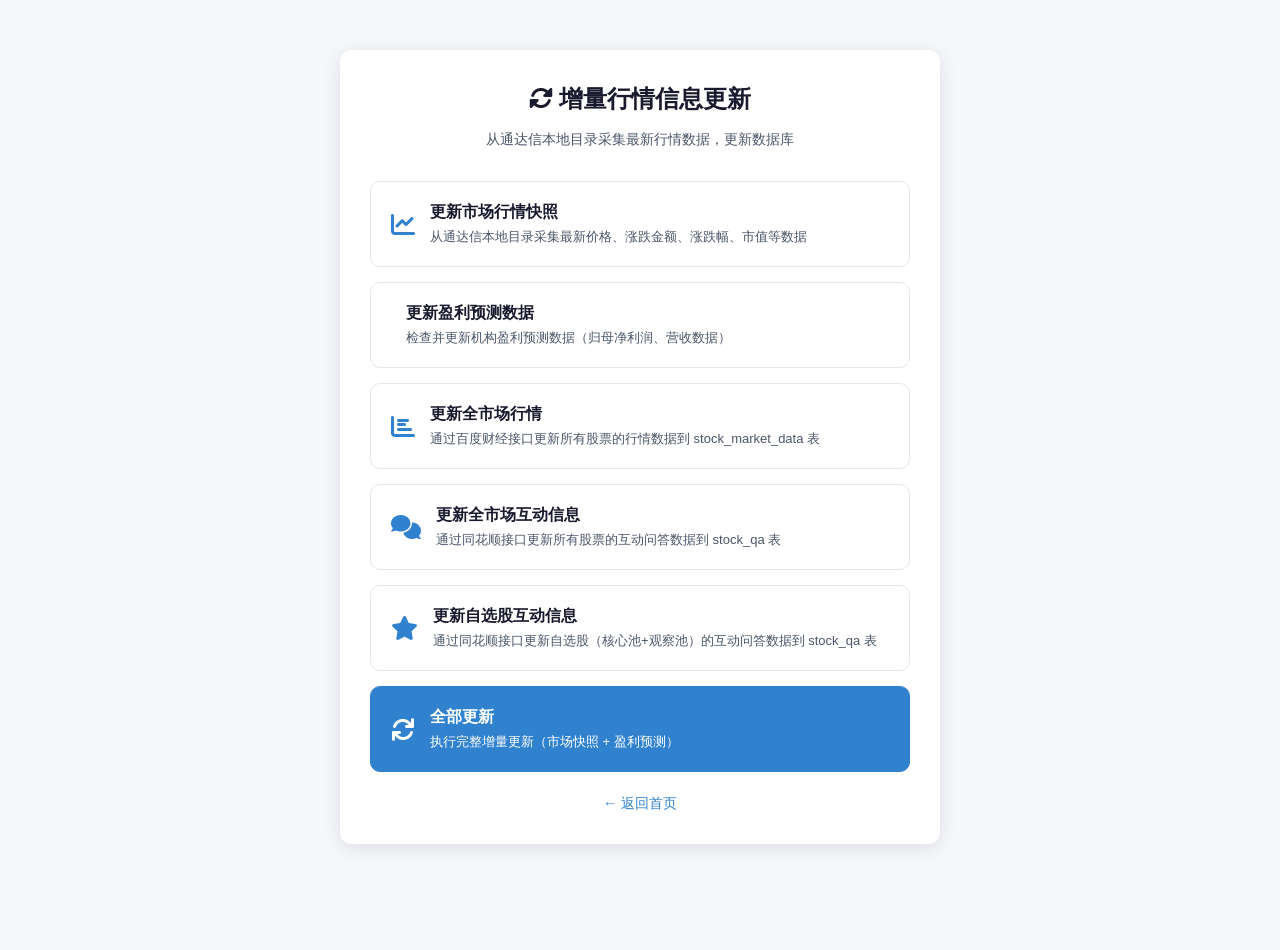
==== commit bf323b61: "更新自选股互动信息" ====
--- a/web/incremental_update.html
+++ b/web/incremental_update.html
@@ -256,6 +256,14 @@
             </div>
         </button>
         
+        <button class="update-btn" onclick="updateMyStocksQAData()" id="btnMyStocksQA">
+            <i class="fas fa-star"></i>
+            <div class="update-btn-content">
+                <span class="update-btn-title">更新自选股互动信息</span>
+                <span class="update-btn-desc">通过同花顺接口更新自选股（核心池+观察池）的互动问答数据到 stock_qa 表</span>
+            </div>
+        </button>
+        
         <button class="update-btn primary" onclick="updateAllData()" id="btnAll">
             <i class="fas fa-refresh"></i>
             <div class="update-btn-content">
@@ -301,6 +309,7 @@
             document.getElementById('btnForecast').disabled = disabled;
             document.getElementById('btnMarket').disabled = disabled;
             document.getElementById('btnQA').disabled = disabled;
+            document.getElementById('btnMyStocksQA').disabled = disabled;
             document.getElementById('btnAll').disabled = disabled;
         }
         
@@ -574,6 +583,38 @@
             }
         }
         
+        async function updateMyStocksQAData() {
+            disableButtons(true);
+            showStatus('processing', '更新自选股互动信息', '正在通过同花顺接口更新自选股互动问答数据...', 0);
+            startProgressListening();
+            
+            try {
+                const response = await fetch('/api/update/my_stocks_qa_data', {
+                    method: 'POST'
+                });
+                const result = await response.json();
+                
+                if (result.success) {
+                    showStatus('success', '更新完成', result.message, 100);
+                    updateStats({
+                        total: result.data.total,
+                        success: result.data.success,
+                        failed: result.data.failed
+                    });
+                } else {
+                    showStatus('error', '更新失败', result.message);
+                }
+            } catch (error) {
+                showStatus('error', '更新失败', `网络错误: ${error.message}`);
+            } finally {
+                disableButtons(false);
+                if (eventSource) {
+                    eventSource.close();
+                    eventSource = null;
+                }
+            }
+        }
+        
         // 页面加载时检查是否正在更新
         document.addEventListener('DOMContentLoaded', async function() {
             try {
--- a/web/css/style.css
+++ b/web/css/style.css
@@ -27,8 +27,8 @@
     --primary-color: #3b82f6;
     --primary-dark: #2563eb;
     
-    --success-color: #ef4444;    /* 红色 - 上涨/增长 */
-    --danger-color: #22c55e;    /* 绿色 - 下跌/负增长 */
+    --success-color: #ff0000;    /* 红色 - 上涨/增长 */
+    --danger-color: #00aa00;    /* 绿色 - 下跌/负增长 */
     --warning-color: #ed8936;
     
     --shadow-sm: 0 1px 3px rgba(0, 0, 0, 0.1);
@@ -65,8 +65,8 @@
     --primary-color: #3b82f6;
     --primary-dark: #2563eb;
     
-    --success-color: #f87171;    /* 红色 - 上涨/增长 */
-    --danger-color: #4ade80;    /* 绿色 - 下跌/负增长 */
+    --success-color: #ff3333;    /* 红色 - 上涨/增长 */
+    --danger-color: #00cc00;    /* 绿色 - 下跌/负增长 */
     --warning-color: #fb923c;
     
     --shadow-sm: 0 1px 3px rgba(0, 0, 0, 0.3);
@@ -97,8 +97,8 @@
     --primary-color: #d4af37;
     --primary-dark: #b8960c;
     
-    --success-color: #ff6b6b;    /* 红色 - 上涨/增长 */
-    --danger-color: #4ade80;    /* 绿色 - 下跌/负增长 */
+    --success-color: #ff4444;    /* 红色 - 上涨/增长 */
+    --danger-color: #00dd00;    /* 绿色 - 下跌/负增长 */
     --warning-color: #d4af37;
     
     --shadow-sm: 0 1px 3px rgba(0, 0, 0, 0.3);
@@ -471,6 +471,11 @@
     color: var(--danger-color);
 }
 
+.price-change.neutral,
+.price-change-percent.neutral {
+    color: #808080;
+}
+
 .stock-tags {
     display: flex;
     flex-wrap: wrap;
@@ -965,6 +970,27 @@
     border-bottom: none;
 }
 
+/* 最近 3 天（72 小时）问答高亮 */
+.qa-item.recent {
+    background-color: rgba(251, 191, 36, 0.2);
+    border-radius: 8px;
+    padding: 12px 16px;
+    margin-bottom: 8px;
+    border: 2px solid rgba(251, 191, 36, 0.6);
+}
+
+/* 深色主题下的最近问答高亮 */
+[data-theme="dark"] .qa-item.recent {
+    background-color: rgba(251, 191, 36, 0.15);
+    border-color: rgba(251, 191, 36, 0.5);
+}
+
+/* 金色主题下的最近问答高亮 */
+[data-theme="gold"] .qa-item.recent {
+    background-color: rgba(212, 175, 55, 0.2);
+    border-color: rgba(212, 175, 55, 0.6);
+}
+
 /* 提问行 */
 .qa-question-row {
     display: flex;
@@ -1051,7 +1077,6 @@
     padding: 1px 3px;
     border-radius: 2px;
 }
-
 
 /* 分页控件 */
 .qa-pagination {
@@ -1988,61 +2013,125 @@
     display: flex;
     justify-content: center;
     align-items: center;
-    gap: 8px;
-    margin-top: 16px;
+    gap: 10px;
+    margin-top: 20px;
 }
 
 .pagination-btn {
-    width: 36px;
-    height: 36px;
+    width: 44px;
+    height: 44px;
     border: 1px solid var(--border-color);
-    border-radius: var(--radius-md);
-    background: var(--bg-tertiary);
+    border-radius: var(--radius-lg);
+    background: var(--bg-secondary);
     color: var(--text-secondary);
     cursor: pointer;
     display: flex;
     align-items: center;
     justify-content: center;
-    transition: var(--transition);
+    transition: all 0.25s ease;
+    font-size: 1.2rem;
 }
 
 .pagination-btn:hover:not(:disabled) {
     background: var(--primary-color);
     color: white;
     border-color: var(--primary-color);
+    transform: translateY(-2px);
+    box-shadow: 0 4px 12px rgba(var(--primary-rgb), 0.3);
 }
 
 .pagination-btn:disabled {
-    opacity: 0.4;
+    opacity: 0.35;
     cursor: not-allowed;
 }
 
 .pagination-numbers {
     display: flex;
-    gap: 4px;
+    gap: 8px;
 }
 
 .pagination-number {
-    min-width: 36px;
-    height: 36px;
+    min-width: 44px;
+    height: 44px;
     border: 1px solid var(--border-color);
-    border-radius: var(--radius-md);
-    background: var(--bg-tertiary);
+    border-radius: var(--radius-lg);
+    background: var(--bg-secondary);
     color: var(--text-secondary);
     cursor: pointer;
-    font-size: 0.85rem;
-    transition: var(--transition);
+    font-size: 1rem;
+    font-weight: 500;
+    display: flex;
+    align-items: center;
+    justify-content: center;
+    transition: all 0.25s ease;
 }
 
 .pagination-number:hover {
     border-color: var(--primary-color);
     color: var(--primary-color);
+    transform: translateY(-2px);
+    box-shadow: 0 2px 8px rgba(var(--primary-rgb), 0.2);
 }
 
 .pagination-number.active {
     background: var(--primary-color);
     border-color: var(--primary-color);
     color: white;
+    font-weight: 600;
+    transform: translateY(-2px);
+    box-shadow: 0 4px 12px rgba(var(--primary-rgb), 0.4);
+}
+
+/* 表格内容居中 */
+.text-center {
+    text-align: center;
+    vertical-align: middle !important;
+}
+
+/* 问答筛选页面页码按钮 */
+.page-number-btn {
+    min-width: 44px;
+    height: 44px;
+    border: 1px solid var(--border-color);
+    border-radius: var(--radius-lg);
+    background: var(--bg-secondary);
+    color: var(--text-secondary);
+    cursor: pointer;
+    font-size: 1rem;
+    font-weight: 500;
+    padding: 0 12px;
+    margin: 0 4px;
+    transition: all 0.25s ease;
+    display: inline-flex;
+    align-items: center;
+    justify-content: center;
+}
+
+.page-number-btn:hover:not(.active) {
+    background: var(--primary-color);
+    color: white;
+    border-color: var(--primary-color);
+    transform: translateY(-2px);
+    box-shadow: 0 2px 8px rgba(var(--primary-rgb), 0.2);
+}
+
+.page-number-btn.active {
+    background: var(--primary-color);
+    color: white;
+    font-weight: 600;
+    border-color: var(--primary-color);
+    transform: translateY(-2px);
+    box-shadow: 0 4px 12px rgba(var(--primary-rgb), 0.4);
+}
+
+.page-dots {
+    display: flex;
+    align-items: center;
+    justify-content: center;
+    min-width: 44px;
+    height: 44px;
+    color: var(--text-tertiary);
+    font-size: 1rem;
 }
 
 .pagination-ellipsis {
@@ -2101,23 +2190,85 @@
     }
 }
 
-/* 导航按钮 */
-.nav-btn {
-    width: 36px;
-    height: 36px;
+/* Toast关闭按钮 */
+.toast-close {
+    background: none;
     border: none;
-    border-radius: 50%;
-    background: var(--bg-tertiary);
-    color: var(--text-secondary);
-    cursor: pointer;
-    transition: var(--transition);
-    display: flex;
-    align-items: center;
-    justify-content: center;
-    text-decoration: none;
-}
-
-.nav-btn:hover {
-    background: var(--primary-color);
     color: white;
+    font-size: 1rem;
+    cursor: pointer;
+    padding: 0;
+    margin-left: 10px;
+}
+
+.toast-close:hover {
+    opacity: 0.7;
+}
+
+/* 消息提示 */
+.message-success {
+    color: var(--success-color);
+    padding: 12px;
+    background: rgba(239, 68, 68, 0.1);
+    border-radius: 8px;
+    margin-bottom: 16px;
+    font-size: 0.875rem;
+}
+
+.message-error {
+    color: var(--danger-color);
+    padding: 12px;
+    background: rgba(34, 197, 94, 0.1);
+    border-radius: 8px;
+    margin-bottom: 16px;
+    font-size: 0.875rem;
+}
+
+/* 表格固定表头 */
+.table-wrapper.fixed-header {
+    max-height: 400px;
+    overflow-y: auto;
+}
+
+.table-wrapper.fixed-header table thead th {
+    position: sticky;
+    top: 0;
+    z-index: 1;
+}
+
+/* 移动端响应式 */
+@media (max-width: 768px) {
+    .filter-row {
+        flex-direction: column;
+        align-items: flex-start;
+    }
+    
+    .filter-item {
+        width: 100%;
+        min-width: 100%;
+    }
+    
+    .filter-item-single {
+        width: 100%;
+        min-width: 100%;
+    }
+    
+    .range-input input {
+        width: calc(50% - 10px);
+    }
+    
+    .result-stats {
+        flex-direction: column;
+        gap: 8px;
+        text-align: center;
+    }
+    
+    .pagination {
+        flex-wrap: wrap;
+    }
+    
+    .pagination-btn {
+        flex: 1;
+        min-width: 36px;
+    }
 }
